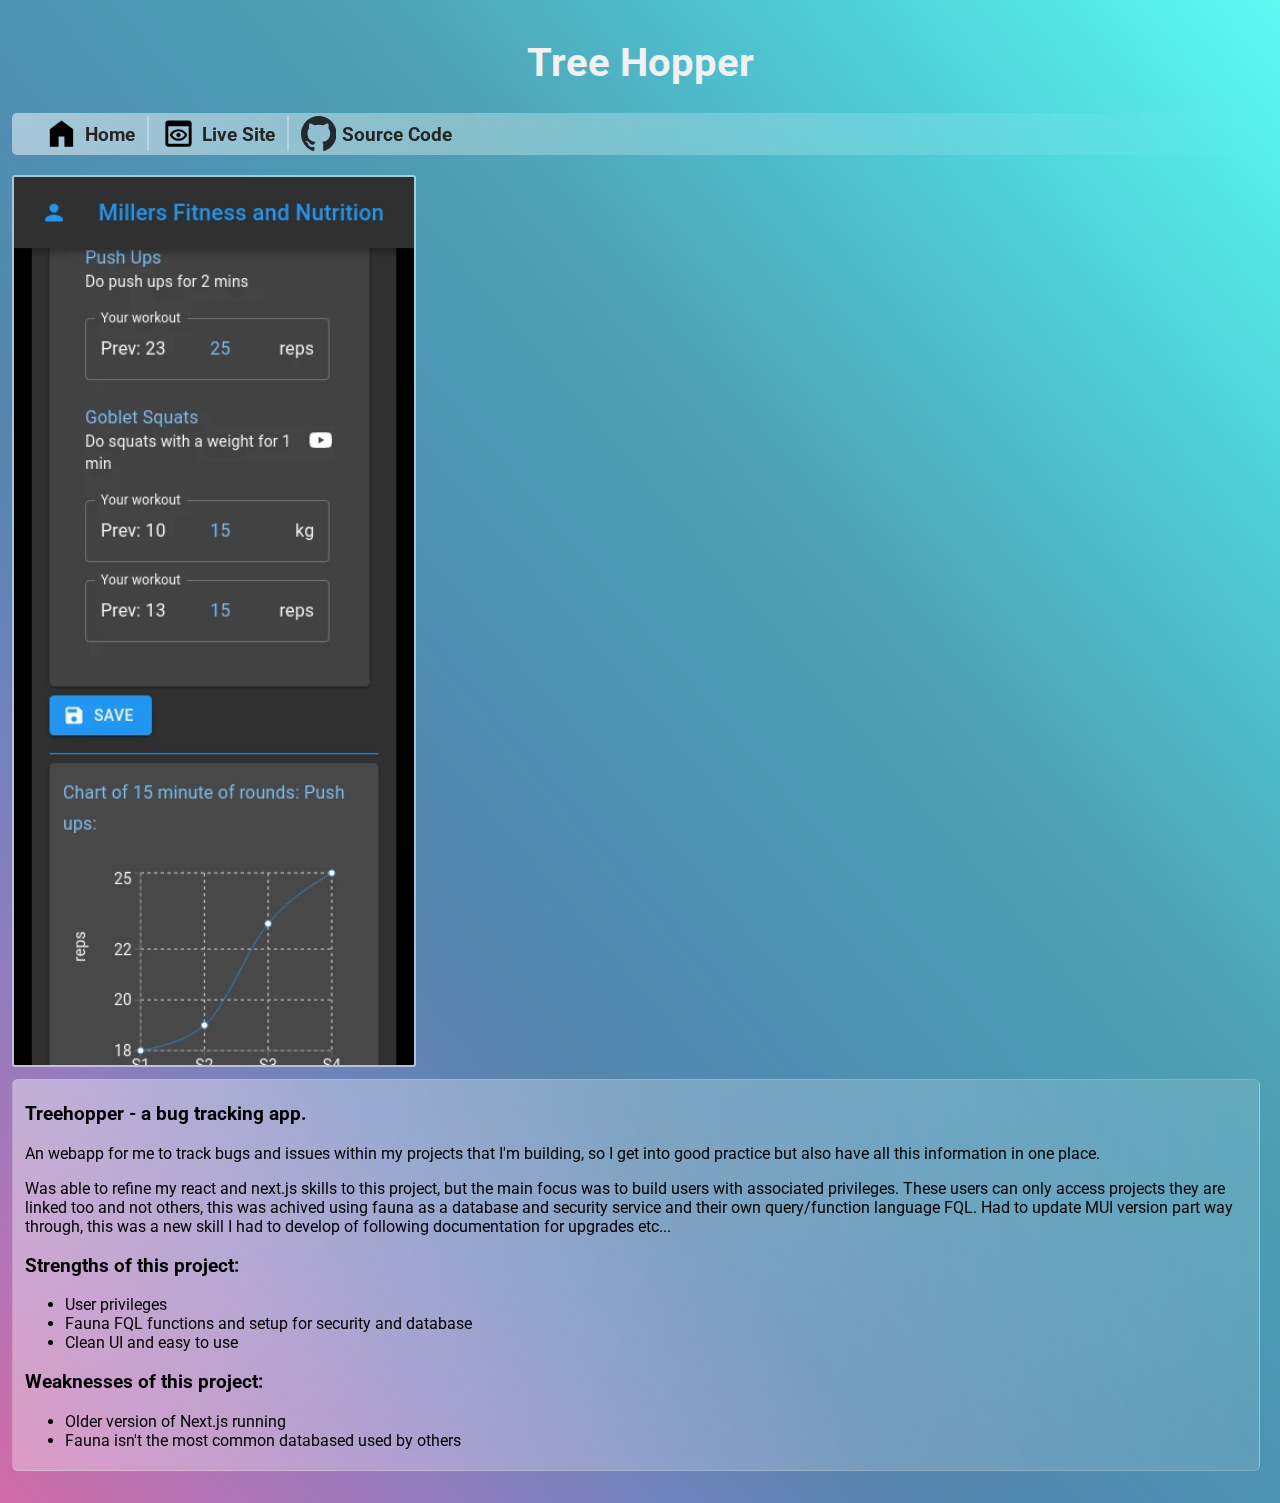
==== projects/bugs.html @ fd6fa9e1 "Added Bugs Project" ====
<!DOCTYPE html>
<html lang="en">
<head>
  <title>Projects - Bug Tracker</title>
  <meta charset="utf-8">
  <meta name="viewport" content="width=device-width, initial-scale=1">
  <meta name="description" 
    content="Details about a fitness program tracker and how it was created"
  >
  <link rel="stylesheet" href="../global.css">
  <link rel="stylesheet" href="projects.css">
  <link rel="preconnect" href="https://fonts.gstatic.com">
  <link href="https://fonts.googleapis.com/css2?family=Roboto:wght@300&display=swap" rel="stylesheet"> 
  
  <link rel="icon" type="image/png" href="../favicon.ico" sizes="16x16">
  <link rel="icon" type="image/png" href="../favicon-32.ico" sizes="32x32">
</head>
<body>
  <header>
    <h1>Tree Hopper</h1>
  </header>
  <nav class='card-nav'>
    <span class='nav-span'>
      <a href='/' class='nav-link'>
        <img src="../images/nav/home.svg" alt='Home' class="nav-icon"/>
        <p class="nav-text"><b>Home</b></p>
      </a>
      <a href='https://treehopper.vercel.app/' class='nav-link'>
        <img src="../images/nav/website.svg" alt='Live Site' class="nav-icon"/>
        <p class="nav-text"><b>Live Site</b></p>
      </a>
      <a href='https://github.com/allredmatt/TreeHopper' target="_blank" rel="noreferrer" class='nav-link'>
        <img src="../images/nav/github.svg" alt='Source Code' class="nav-icon"/>
        <p class="nav-text"><b>Source Code</b></p>
      </a>
    </span>
  </nav>
  <div class='flex-container'>
    <img class='screenshot-image' src='../images/fitnessSiteScreenshot.webp' alt='Screenshot of my profile site'/>
    <span class='card'>
      <h3>
          Treehopper - a bug tracking app.
      </h3>
      <p>
        An webapp for me to track bugs and issues within my projects that I'm building, so I get into good practice but also have all this information in one place.
      </p>
      <p>
        Was able to refine my react and next.js skills to this project, but the main focus was to build users with associated privileges. These users can only access projects they are linked too and not others, this was achived using fauna as a database and security service and their own query/function language FQL. Had to update MUI version part way through, this was a new skill I had to develop of following documentation for upgrades etc...
      </p>
      <h3>
        Strengths of this project:
      </h3>
      <ul>
        <li>User privileges</li>
        <li>Fauna FQL functions and setup for security and database</li>
        <li>Clean UI and easy to use</li>
      </ul>
      <h3>
        Weaknesses of this project:
      </h3>
      <ul>
        <li>Older version of Next.js running</li>
        <li>Fauna isn't the most common databased used by others</li>
      </ul>
    </span>
  </div>
</body>
</html>
---- global.css ----
:root {
    --padding-unit: 4px;
    --off-white: #f1f1f1;
    --theme-left-corner: #d16ba5;
    --theme-left-middle: #8e7dbf;
    --theme-center: #4c97b3;
    --theme-right-middle: #4fcdd7;
    --theme-right-corner: #5ffbf1;
    --light-black: #252525;
}

body {
    background-image: linear-gradient(to right top, #d16ba5, #b175b7, #8e7dbf, #6c83bb, #5585ae, #4f8eb2, #4c97b3, #4ea0b3, #4eb6c6, #4fcdd7, #54e4e5, #5ffbf1);
    background-repeat: no-repeat;

    /*background-image: url(images/star-scatter.svg);*/

    font-family: 'Roboto', sans-serif;
    padding: var(--padding-unit);
    min-height: 100Vh;
}

h1 {
    text-align: center;
    font-size: 2.5rem;
    color: var(--off-white);
}

.larger-font {
    font-size: 1.2rem;
    color: var(--off-white);
}

.card {
    background: radial-gradient(circle at left top, rgba(255, 255, 255, 0.6), rgba(255, 255, 255, 0.3));

    border: 1px solid rgba( 255, 255, 255, 0.18 );
    border-radius: 6px;

    padding: calc(var(--padding-unit)*1) calc(var(--padding-unit)*3) calc(var(--padding-unit)*1) calc(var(--padding-unit)*3);
    margin-bottom: calc(var(--padding-unit)*2);
    margin-right: calc(var(--padding-unit)*2);
    width: calc(50% - 34px);
}

@supports ((-webkit-backdrop-filter: blur(1px)) or (backdrop-filter: blur(1px))) {
    /*Intend to add a better background to allow blur*/
    .card {
        background: radial-gradient(circle at left top, rgba(255, 255, 255, 0.4), rgba(255, 255, 255, 0.1));
        backdrop-filter: blur(7px);
        -webkit-backdrop-filter: blur(7px);
    }
}

@media only screen and (max-width: 1350px) {
    .card {
        width: 100%;
    }
}
---- projects/projects.css ----
.card-nav {
    position: -webkit-sticky;
    position: sticky;
    top: 8px;
    color: var(--light-black);
    border-radius: 5px;
    background: radial-gradient(circle at left top, rgba(255, 255, 255, 0.8), rgba(255, 255, 255, 0.5));


    padding: 3px calc(var(--padding-unit)*1) 0px calc(var(--padding-unit)*5);
    margin-right: calc(var(--padding-unit)*2);
}

@supports ((-webkit-backdrop-filter: blur(1px)) or (backdrop-filter: blur(1px))) {
    /*Intend to add a better background to allow blur*/
    .card-nav {
        background: radial-gradient(circle at left top, rgba(255, 255, 255, 0.5), rgba(255, 255, 255, 0));
        backdrop-filter: blur(7px);
        -webkit-backdrop-filter: blur(7px);
    }
}

.nav-span {
    color: var(--light-black);
}

.nav-link {
    display: inline-flex;
    padding-left: calc(var(--padding-unit)*2);
    padding-right: calc(var(--padding-unit)*3);
    font-size: 1.2rem;
    height: 35px;
    border-right: 2px solid rgba( 255, 255, 255, 0.3 );
}

.nav-link:first-child {
    padding-left: calc(var(--padding-unit)*3);
}

.nav-link:last-child {
    border-right: 0
}

.nav-text {
    margin: 7px 0px 1px 6px;
}

.nav-icon {
    height: 35px;
}

a:link {
    text-decoration: none;
    color: inherit;
}

a:visited {
    text-decoration: none;
    color: inherit;
}

.screenshot-image {
    width: min(calc(100% - 3px), 400px);
    height: auto;
    border: 2px solid rgba( 255, 255, 255, 0.5 );
    border-radius: 3px;
}

.flex-container {
    display: flex;
    flex-wrap: wrap;
    justify-content: flex-start;
    align-items: stretch;
    margin-top: 20px;
    margin-bottom: 20px;
    gap: 12px;
}

.max-width {
    margin-left: calc(var(--padding-unit)*4);
    max-width: 600px;
}

h3 {
    color: var(--text-colour);
}

.card {
    margin-bottom: 0;
}
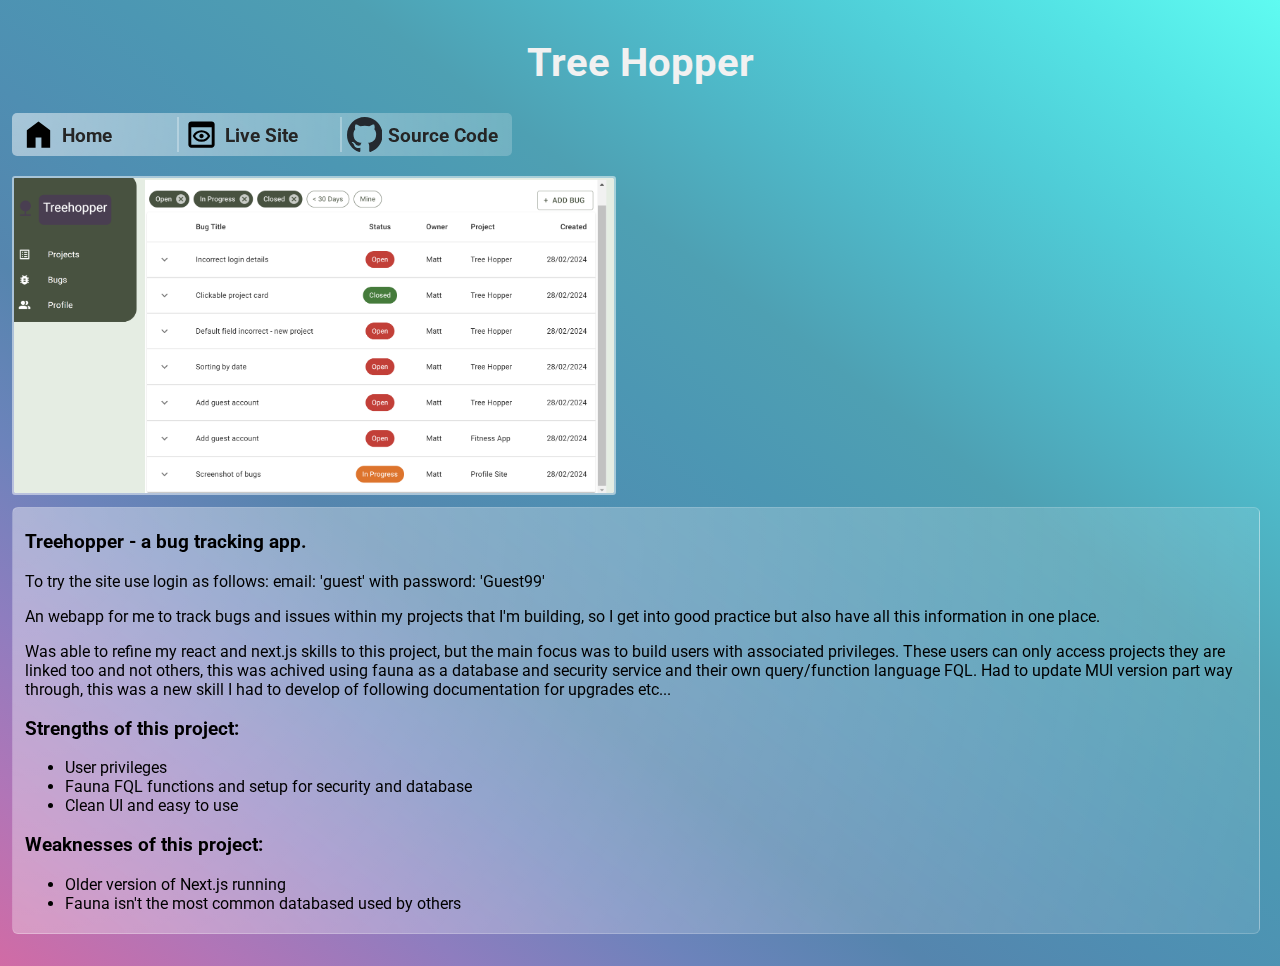
==== commit 19d74a6d: "Minor asthetic changes" ====
--- a/projects/bugs.html
+++ b/projects/bugs.html
@@ -36,11 +36,14 @@
     </span>
   </nav>
   <div class='flex-container'>
-    <img class='screenshot-image' src='../images/fitnessSiteScreenshot.webp' alt='Screenshot of my profile site'/>
+    <img class='screenshot-image' src='../images/screenshots/treehopper.png' alt='Screenshot of my bug tracking site'/>
     <span class='card'>
       <h3>
           Treehopper - a bug tracking app.
       </h3>
+      <p>
+        To try the site use login as follows: email: 'guest' with password: 'Guest99'
+      </p>
       <p>
         An webapp for me to track bugs and issues within my projects that I'm building, so I get into good practice but also have all this information in one place.
       </p>
--- a/global.css
+++ b/global.css
@@ -12,9 +12,6 @@
 body {
     background-image: linear-gradient(to right top, #d16ba5, #b175b7, #8e7dbf, #6c83bb, #5585ae, #4f8eb2, #4c97b3, #4ea0b3, #4eb6c6, #4fcdd7, #54e4e5, #5ffbf1);
     background-repeat: no-repeat;
-
-    /*background-image: url(images/star-scatter.svg);*/
-
     font-family: 'Roboto', sans-serif;
     padding: var(--padding-unit);
     min-height: 100Vh;
--- a/projects/projects.css
+++ b/projects/projects.css
@@ -4,17 +4,16 @@
     top: 8px;
     color: var(--light-black);
     border-radius: 5px;
-    background: radial-gradient(circle at left top, rgba(255, 255, 255, 0.8), rgba(255, 255, 255, 0.5));
+    background: radial-gradient(circle at left top, rgba(255, 255, 255, 0.5), rgba(255, 255, 255, 0.2));
+    width: 500px;
 
-
-    padding: 3px calc(var(--padding-unit)*1) 0px calc(var(--padding-unit)*5);
-    margin-right: calc(var(--padding-unit)*2);
+    /*padding: 3px calc(var(--padding-unit)*1) 0px calc(var(--padding-unit)*5);
+    margin-right: calc(var(--padding-unit)*2);*/
 }
 
 @supports ((-webkit-backdrop-filter: blur(1px)) or (backdrop-filter: blur(1px))) {
     /*Intend to add a better background to allow blur*/
     .card-nav {
-        background: radial-gradient(circle at left top, rgba(255, 255, 255, 0.5), rgba(255, 255, 255, 0));
         backdrop-filter: blur(7px);
         -webkit-backdrop-filter: blur(7px);
     }
@@ -22,27 +21,42 @@
 
 .nav-span {
     color: var(--light-black);
+    padding: calc(var(--padding-unit)*1);
+    display: flex;
+    justify-content: space-evenly;
 }
 
 .nav-link {
     display: inline-flex;
-    padding-left: calc(var(--padding-unit)*2);
-    padding-right: calc(var(--padding-unit)*3);
+    /*padding-left: calc(var(--padding-unit)*2);
+    padding-right: calc(var(--padding-unit)*3);*/
     font-size: 1.2rem;
     height: 35px;
     border-right: 2px solid rgba( 255, 255, 255, 0.3 );
 }
 
-.nav-link:first-child {
+/*.nav-link:first-child {
     padding-left: calc(var(--padding-unit)*3);
 }
-
+*/
 .nav-link:last-child {
     border-right: 0
 }
 
 .nav-text {
     margin: 7px 0px 1px 6px;
+    width: 115px;
+}
+
+@media only screen and (max-width: 550px) {
+    .nav-text {
+        visibility: hidden;
+        width: 5px;
+    }
+
+    .card-nav {
+        width: 200px;
+    }
 }
 
 .nav-icon {
@@ -60,7 +74,7 @@
 }
 
 .screenshot-image {
-    width: min(calc(100% - 3px), 400px);
+    max-width: 600px;
     height: auto;
     border: 2px solid rgba( 255, 255, 255, 0.5 );
     border-radius: 3px;
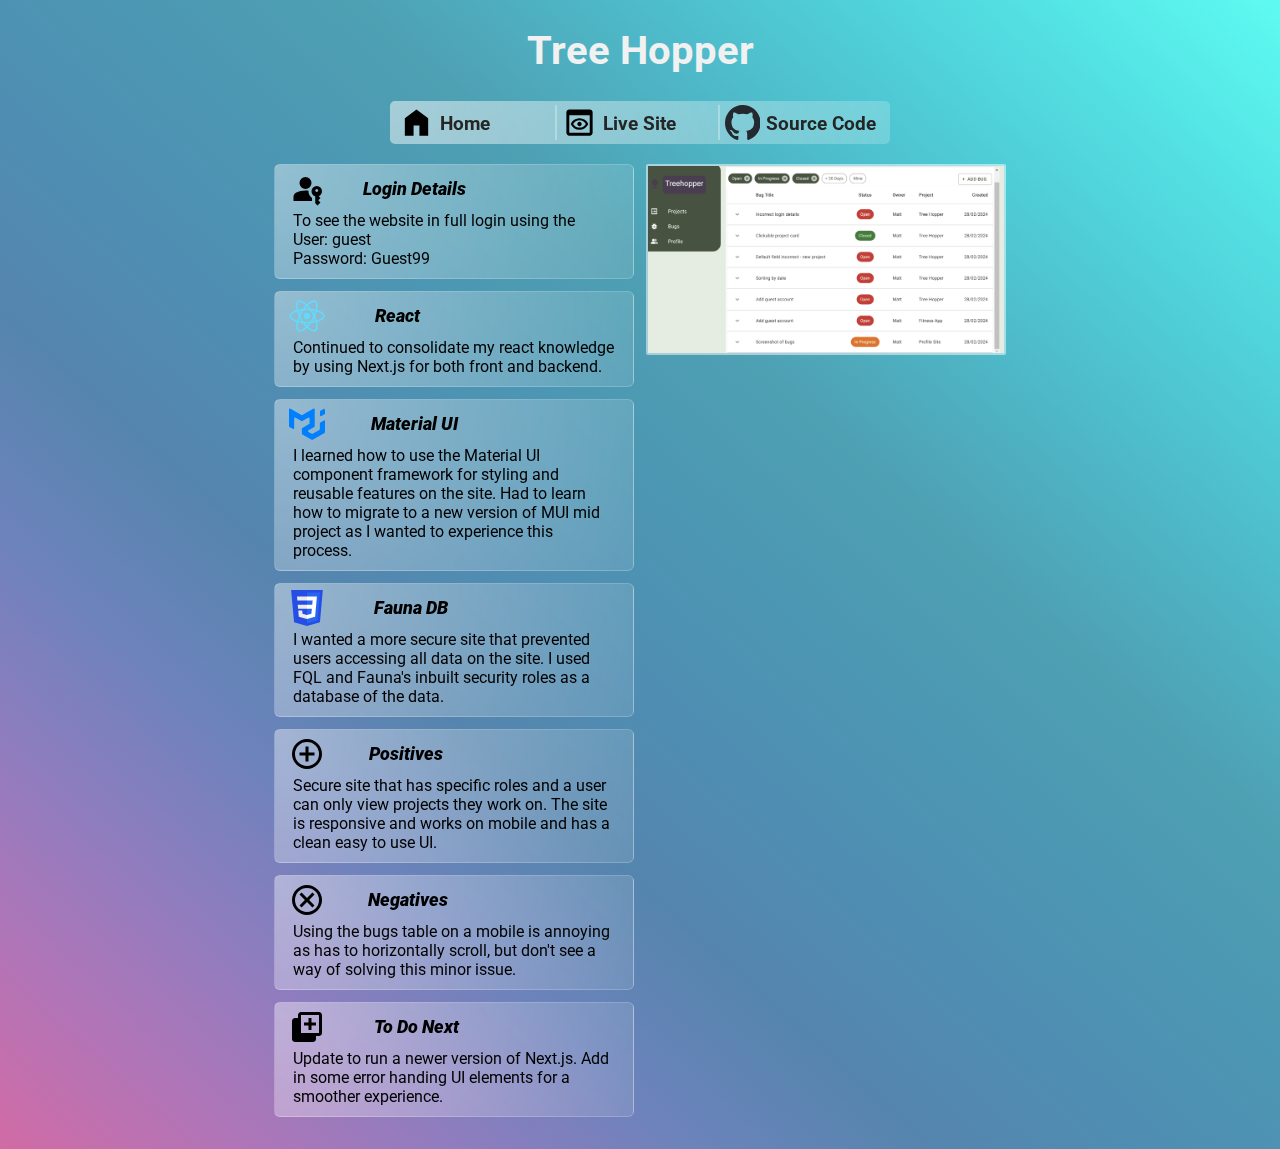
==== commit fdb5dd3c: "Layout changes to projects" ====
--- a/projects/bugs.html
+++ b/projects/bugs.html
@@ -1,43 +1,186 @@
 <!DOCTYPE html>
 <html lang="en">
-<head>
-  <title>Projects - Bug Tracker</title>
-  <meta charset="utf-8">
-  <meta name="viewport" content="width=device-width, initial-scale=1">
-  <meta name="description" 
-    content="Details about a fitness program tracker and how it was created"
-  >
-  <link rel="stylesheet" href="../global.css">
-  <link rel="stylesheet" href="projects.css">
-  <link rel="preconnect" href="https://fonts.gstatic.com">
-  <link href="https://fonts.googleapis.com/css2?family=Roboto:wght@300&display=swap" rel="stylesheet"> 
-  
-  <link rel="icon" type="image/png" href="../favicon.ico" sizes="16x16">
-  <link rel="icon" type="image/png" href="../favicon-32.ico" sizes="32x32">
-</head>
-<body>
-  <header>
-    <h1>Tree Hopper</h1>
-  </header>
-  <nav class='card-nav'>
-    <span class='nav-span'>
-      <a href='/' class='nav-link'>
-        <img src="../images/nav/home.svg" alt='Home' class="nav-icon"/>
-        <p class="nav-text"><b>Home</b></p>
-      </a>
-      <a href='https://treehopper.vercel.app/' class='nav-link'>
-        <img src="../images/nav/website.svg" alt='Live Site' class="nav-icon"/>
-        <p class="nav-text"><b>Live Site</b></p>
-      </a>
-      <a href='https://github.com/allredmatt/TreeHopper' target="_blank" rel="noreferrer" class='nav-link'>
-        <img src="../images/nav/github.svg" alt='Source Code' class="nav-icon"/>
-        <p class="nav-text"><b>Source Code</b></p>
-      </a>
-    </span>
-  </nav>
-  <div class='flex-container'>
-    <img class='screenshot-image' src='../images/screenshots/treehopper.png' alt='Screenshot of my bug tracking site'/>
-    <span class='card'>
+  <head>
+    <title>Projects - Bug Tracker</title>
+    <meta charset="utf-8" />
+    <meta name="viewport" content="width=device-width, initial-scale=1" />
+    <meta
+      name="description"
+      content="Details about a fitness program tracker and how it was created"
+    />
+    <link rel="stylesheet" href="../global.css" />
+    <link rel="stylesheet" href="projects.css" />
+    <link rel="preconnect" href="https://fonts.gstatic.com" />
+    <link
+      href="https://fonts.googleapis.com/css2?family=Roboto:wght@300&display=swap"
+      rel="stylesheet"
+    />
+
+    <link rel="icon" type="image/png" href="../favicon.ico" sizes="16x16" />
+    <link rel="icon" type="image/png" href="../favicon-32.ico" sizes="32x32" />
+  </head>
+  <body>
+    <header>
+      <h1>Tree Hopper</h1>
+    </header>
+    <div class="sticky-menu">
+      <nav class="card-nav">
+        <span class="nav-span">
+          <a href="/" class="nav-link">
+            <img src="../images/nav/home.svg" alt="Home" class="nav-icon" />
+            <p class="nav-text"><b>Home</b></p>
+          </a>
+          <a href="https://treehopper.vercel.app/" class="nav-link">
+            <img
+              src="../images/nav/website.svg"
+              alt="Live Site"
+              class="nav-icon"
+            />
+            <p class="nav-text"><b>Live Site</b></p>
+          </a>
+          <a
+            href="https://github.com/allredmatt/TreeHopper"
+            target="_blank"
+            rel="noreferrer"
+            class="nav-link"
+          >
+            <img
+              src="../images/nav/github.svg"
+              alt="Source Code"
+              class="nav-icon"
+            />
+            <p class="nav-text"><b>Source Code</b></p>
+          </a>
+        </span>
+      </nav>
+    </div>
+    <div class="flex-container">
+      <div class="card-no-background">
+        
+        <div class="card text">
+          <div class="grid-container">
+            <img
+              src="../images/passkey.svg"
+              alt="Login Logo"
+              class="thumbnail item1"
+            />
+            <h4 class="item2">
+              <em><b>Login Details</b></em>
+            </h4>
+            <p class="item3">
+              To see the website in full login using the <br />User: guest
+              <br />Password: Guest99
+            </p>
+          </div>
+        </div>
+        <div class="card text">
+          <div class="grid-container">
+            <img
+              src="../images/react.svg"
+              alt="React Logo"
+              class="thumbnail item1"
+            />
+            <h4 class="item2">
+              <em><b>React</b></em>
+            </h4>
+            <p class="item3">
+              Continued to consolidate my react knowledge by using Next.js for
+              both front and backend.
+            </p>
+          </div>
+        </div>
+
+        <div class="card text">
+          <div class="grid-container">
+            <img
+              src="../images/mui.svg"
+              alt="MUI Logo"
+              class="thumbnail item1"
+            />
+            <h4 class="item2">
+              <em><b>Material UI</b></em>
+            </h4>
+            <p class="item3">
+              I learned how to use the Material UI component framework for
+              styling and reusable features on the site. Had to learn how to
+              migrate to a new version of MUI mid project as I wanted to
+              experience this process.
+            </p>
+          </div>
+        </div>
+
+        <div class="card text">
+          <div class="grid-container">
+            <img
+              src="../images/css.svg"
+              alt="Fauna Logo"
+              class="thumbnail item1"
+            />
+            <h4 class="item2">
+              <em><b>Fauna DB</b></em>
+            </h4>
+            <p class="item3">
+              I wanted a more secure site that prevented users accessing all
+              data on the site. I used FQL and Fauna's inbuilt security roles as
+              a database of the data.
+            </p>
+          </div>
+        </div>
+
+        <div class="card text">
+          <div class="grid-container">
+            <img
+              src="../images/add_circle.svg"
+              alt="Positives Logo"
+              class="thumbnail item1"
+            />
+            <h4 class="item2">
+              <em><b>Positives</b></em>
+            </h4>
+            <p class="item3">
+              Secure site that has specific roles and a user can only view
+              projects they work on. The site is responsive and works on mobile
+              and has a clean easy to use UI.
+            </p>
+          </div>
+        </div>
+
+        <div class="card text">
+          <div class="grid-container">
+            <img
+              src="../images/remove-circle.svg"
+              alt="Negatives Logo"
+              class="thumbnail item1"
+            />
+            <h4 class="item2">
+              <em><b>Negatives</b></em>
+            </h4>
+            <p class="item3">
+              Using the bugs table on a mobile is annoying as has to
+              horizontally scroll, but don't see a way of solving this minor
+              issue.
+            </p>
+          </div>
+        </div>
+
+        <div class="card text">
+          <div class="grid-container">
+            <img
+              src="../images/shadow_add.svg"
+              alt="Add Logo"
+              class="thumbnail item1"
+            />
+            <h4 class="item2">
+              <em><b>To Do Next</b></em>
+            </h4>
+            <p class="item3">
+              Update to run a newer version of Next.js. Add in some error
+              handing UI elements for a smoother experience.
+            </p>
+          </div>
+        </div>
+      </div>
+      <!--<span class='card'>
       <h3>
           Treehopper - a bug tracking app.
       </h3>
@@ -63,9 +206,14 @@
       </h3>
       <ul>
         <li>Older version of Next.js running</li>
-        <li>Fauna isn't the most common databased used by others</li>
+        <li>Fauna isn't the most common database used by others</li>
       </ul>
-    </span>
-  </div>
-</body>
-</html>+    </span>-->
+      <img
+        class="screenshot-image"
+        src="../images/screenshots/treehopper.png"
+        alt="Screenshot of my bug tracking site"
+      />
+    </div>
+  </body>
+</html>
--- a/global.css
+++ b/global.css
@@ -7,13 +7,15 @@
     --theme-right-middle: #4fcdd7;
     --theme-right-corner: #5ffbf1;
     --light-black: #252525;
+    --mobile-width: 360px;
 }
 
 body {
     background-image: linear-gradient(to right top, #d16ba5, #b175b7, #8e7dbf, #6c83bb, #5585ae, #4f8eb2, #4c97b3, #4ea0b3, #4eb6c6, #4fcdd7, #54e4e5, #5ffbf1);
     background-repeat: no-repeat;
     font-family: 'Roboto', sans-serif;
-    padding: var(--padding-unit);
+    padding-left: var(--padding-unit);
+    padding-right: var(--padding-unit);
     min-height: 100Vh;
 }
 
@@ -48,9 +50,3 @@
         -webkit-backdrop-filter: blur(7px);
     }
 }
-
-@media only screen and (max-width: 1350px) {
-    .card {
-        width: 100%;
-    }
-}--- a/projects/projects.css
+++ b/projects/projects.css
@@ -1,105 +1,163 @@
 .card-nav {
-    position: -webkit-sticky;
-    position: sticky;
-    top: 8px;
-    color: var(--light-black);
-    border-radius: 5px;
-    background: radial-gradient(circle at left top, rgba(255, 255, 255, 0.5), rgba(255, 255, 255, 0.2));
-    width: 500px;
+  color: var(--light-black);
+  border-radius: 5px;
+  background: radial-gradient(
+    circle at left top,
+    rgba(255, 255, 255, 0.5),
+    rgba(255, 255, 255, 0.2)
+  );
+  width: 500px;
 
-    /*padding: 3px calc(var(--padding-unit)*1) 0px calc(var(--padding-unit)*5);
+
+  /*padding: 3px calc(var(--padding-unit)*1) 0px calc(var(--padding-unit)*5);
     margin-right: calc(var(--padding-unit)*2);*/
 }
 
-@supports ((-webkit-backdrop-filter: blur(1px)) or (backdrop-filter: blur(1px))) {
-    /*Intend to add a better background to allow blur*/
-    .card-nav {
-        backdrop-filter: blur(7px);
-        -webkit-backdrop-filter: blur(7px);
-    }
+.sticky-menu {
+  position: -webkit-sticky;
+  position: sticky;
+  top: 8px;
+  z-index: 3000;
+}
+
+@supports (
+  (-webkit-backdrop-filter: blur(1px)) or (backdrop-filter: blur(1px))
+) {
+  /*Intend to add a better background to allow blur*/
+  .card-nav {
+    backdrop-filter: blur(7px);
+    -webkit-backdrop-filter: blur(7px);
+  }
 }
 
 .nav-span {
-    color: var(--light-black);
-    padding: calc(var(--padding-unit)*1);
-    display: flex;
-    justify-content: space-evenly;
+  color: var(--light-black);
+  padding: calc(var(--padding-unit) * 1);
+  display: flex;
+  justify-content: space-evenly;
 }
 
 .nav-link {
-    display: inline-flex;
-    /*padding-left: calc(var(--padding-unit)*2);
+  display: inline-flex;
+  /*padding-left: calc(var(--padding-unit)*2);
     padding-right: calc(var(--padding-unit)*3);*/
-    font-size: 1.2rem;
-    height: 35px;
-    border-right: 2px solid rgba( 255, 255, 255, 0.3 );
+  font-size: 1.2rem;
+  height: 35px;
+  border-right: 2px solid rgba(255, 255, 255, 0.3);
 }
 
-/*.nav-link:first-child {
-    padding-left: calc(var(--padding-unit)*3);
-}
-*/
 .nav-link:last-child {
-    border-right: 0
+  border-right: 0;
 }
 
 .nav-text {
-    margin: 7px 0px 1px 6px;
-    width: 115px;
+  margin: 7px 0px 1px 6px;
+  width: 115px;
 }
 
 @media only screen and (max-width: 550px) {
-    .nav-text {
-        visibility: hidden;
-        width: 5px;
-    }
+  .nav-text {
+    visibility: hidden;
+    width: 5px;
+  }
 
-    .card-nav {
-        width: 200px;
-    }
+  .card-nav {
+    width: 200px;
+  }
 }
 
 .nav-icon {
-    height: 35px;
+  height: 35px;
 }
 
 a:link {
-    text-decoration: none;
-    color: inherit;
+  text-decoration: none;
+  color: inherit;
 }
 
 a:visited {
-    text-decoration: none;
-    color: inherit;
+  text-decoration: none;
+  color: inherit;
 }
 
 .screenshot-image {
-    max-width: 600px;
-    height: auto;
-    border: 2px solid rgba( 255, 255, 255, 0.5 );
-    border-radius: 3px;
+  max-width: calc(var(--mobile-width) - 4px);
+  height: auto;
+  border: 2px solid rgba(255, 255, 255, 0.5);
+  border-radius: 2px;
 }
 
 .flex-container {
-    display: flex;
-    flex-wrap: wrap;
-    justify-content: flex-start;
-    align-items: stretch;
-    margin-top: 20px;
-    margin-bottom: 20px;
-    gap: 12px;
+  display: flex;
+  flex-wrap: wrap;
+  justify-content: flex-start;
+  align-items: flex-start;
+  margin-top: 20px;
+  margin-bottom: 20px;
+  gap: 12px;
 }
 
 .max-width {
-    margin-left: calc(var(--padding-unit)*4);
-    max-width: 600px;
+  margin-left: calc(var(--padding-unit) * 4);
+  max-width: 600px;
 }
 
 h3 {
-    color: var(--text-colour);
+  color: var(--light-black);
 }
 
-.card {
-    margin-bottom: 0;
+.thumbnail {
+  height: 36px;
+  width: 36px;
 }
 
+.item1 {
+  grid-area: logo;
+}
+.item2 {
+  grid-area: header;
+  margin: 0px;
+  margin-top: 7px;
+}
+.item3 {
+  grid-area: main;
+  margin: var(--padding-unit);
+}
+
+.grid-container {
+  display: grid;
+  grid-template-areas:
+    "logo header header header header"
+    "main main main main main"
+    "main main main main main";
+  padding: 2px;
+}
+
+.card-no-background {
+  margin-bottom: 0;
+
+}
+
+.card-no-background > .card.text {
+  margin-bottom: calc(var(--padding-unit)*3);
+  margin-right: 0px;
+}
+
+.card.text {
+  width: calc(var(--mobile-width) - 26px);
+}
+
+h4 {
+  font-size: 1.15rem;
+}
+
+@media only screen and (min-width: 1200px) {
+  .flex-container {
+    justify-content: center;
+  }
+
+  .card-nav {
+    margin: 0 auto 0 auto;
+  }
+
+}
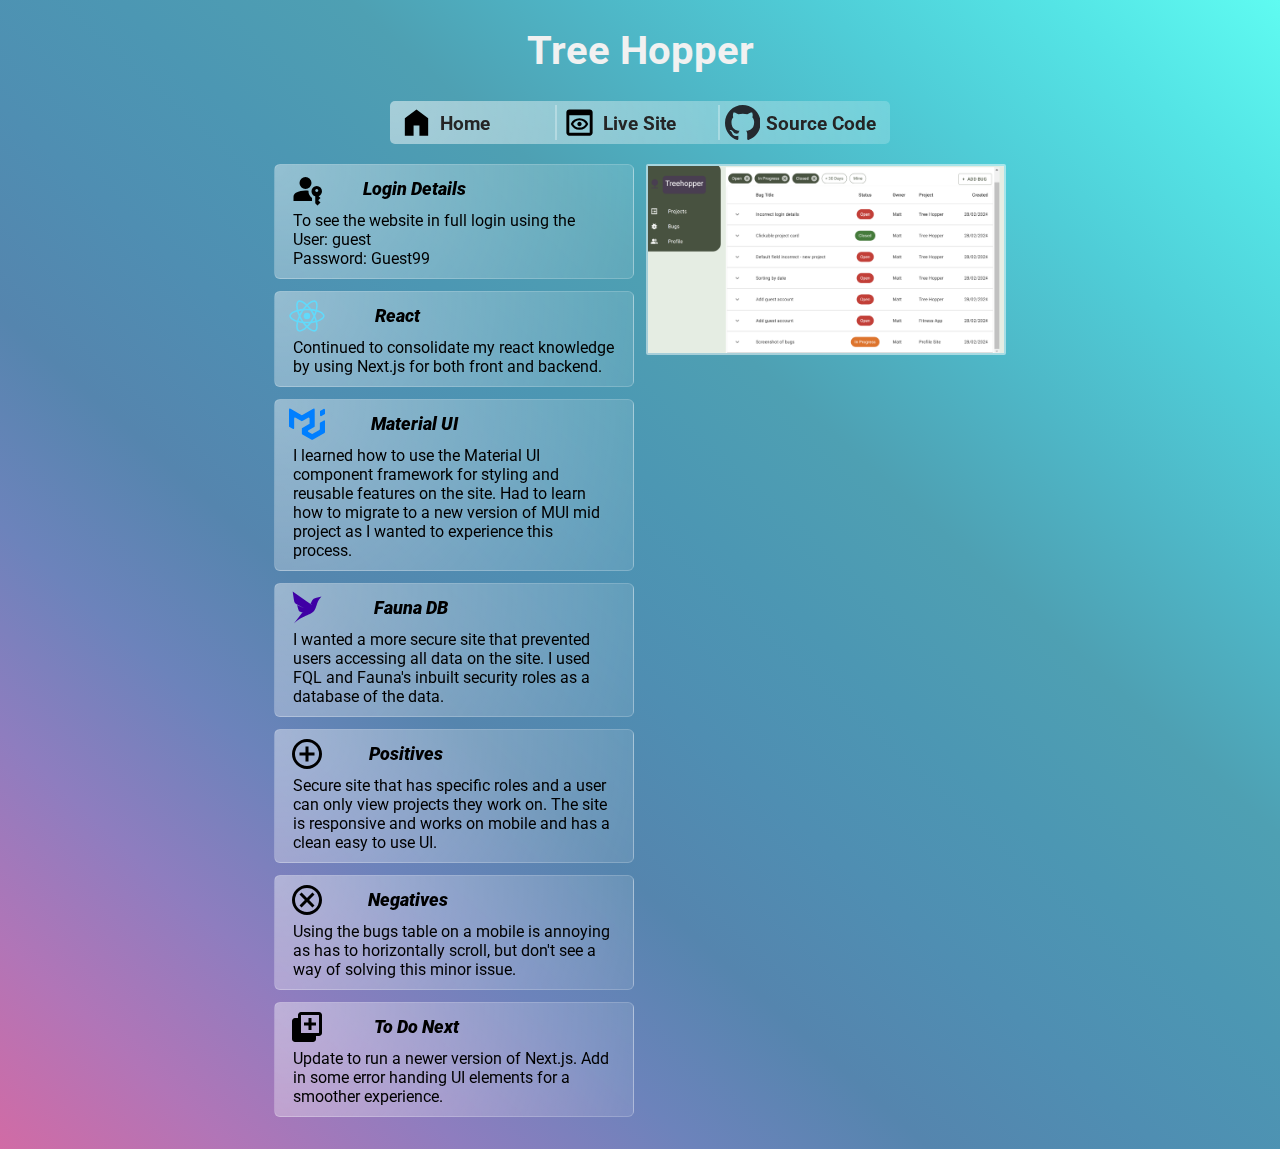
==== commit 90f83ea7: "Corrected fauna icon on treehopper page" ====
--- a/projects/bugs.html
+++ b/projects/bugs.html
@@ -1,219 +1,189 @@
-<!DOCTYPE html>
-<html lang="en">
-  <head>
-    <title>Projects - Bug Tracker</title>
-    <meta charset="utf-8" />
-    <meta name="viewport" content="width=device-width, initial-scale=1" />
-    <meta
-      name="description"
-      content="Details about a fitness program tracker and how it was created"
-    />
-    <link rel="stylesheet" href="../global.css" />
-    <link rel="stylesheet" href="projects.css" />
-    <link rel="preconnect" href="https://fonts.gstatic.com" />
-    <link
-      href="https://fonts.googleapis.com/css2?family=Roboto:wght@300&display=swap"
-      rel="stylesheet"
-    />
-
-    <link rel="icon" type="image/png" href="../favicon.ico" sizes="16x16" />
-    <link rel="icon" type="image/png" href="../favicon-32.ico" sizes="32x32" />
-  </head>
-  <body>
-    <header>
-      <h1>Tree Hopper</h1>
-    </header>
-    <div class="sticky-menu">
-      <nav class="card-nav">
-        <span class="nav-span">
-          <a href="/" class="nav-link">
-            <img src="../images/nav/home.svg" alt="Home" class="nav-icon" />
-            <p class="nav-text"><b>Home</b></p>
-          </a>
-          <a href="https://treehopper.vercel.app/" class="nav-link">
-            <img
-              src="../images/nav/website.svg"
-              alt="Live Site"
-              class="nav-icon"
-            />
-            <p class="nav-text"><b>Live Site</b></p>
-          </a>
-          <a
-            href="https://github.com/allredmatt/TreeHopper"
-            target="_blank"
-            rel="noreferrer"
-            class="nav-link"
-          >
-            <img
-              src="../images/nav/github.svg"
-              alt="Source Code"
-              class="nav-icon"
-            />
-            <p class="nav-text"><b>Source Code</b></p>
-          </a>
-        </span>
-      </nav>
-    </div>
-    <div class="flex-container">
-      <div class="card-no-background">
-        
-        <div class="card text">
-          <div class="grid-container">
-            <img
-              src="../images/passkey.svg"
-              alt="Login Logo"
-              class="thumbnail item1"
-            />
-            <h4 class="item2">
-              <em><b>Login Details</b></em>
-            </h4>
-            <p class="item3">
-              To see the website in full login using the <br />User: guest
-              <br />Password: Guest99
-            </p>
-          </div>
-        </div>
-        <div class="card text">
-          <div class="grid-container">
-            <img
-              src="../images/react.svg"
-              alt="React Logo"
-              class="thumbnail item1"
-            />
-            <h4 class="item2">
-              <em><b>React</b></em>
-            </h4>
-            <p class="item3">
-              Continued to consolidate my react knowledge by using Next.js for
-              both front and backend.
-            </p>
-          </div>
-        </div>
-
-        <div class="card text">
-          <div class="grid-container">
-            <img
-              src="../images/mui.svg"
-              alt="MUI Logo"
-              class="thumbnail item1"
-            />
-            <h4 class="item2">
-              <em><b>Material UI</b></em>
-            </h4>
-            <p class="item3">
-              I learned how to use the Material UI component framework for
-              styling and reusable features on the site. Had to learn how to
-              migrate to a new version of MUI mid project as I wanted to
-              experience this process.
-            </p>
-          </div>
-        </div>
-
-        <div class="card text">
-          <div class="grid-container">
-            <img
-              src="../images/css.svg"
-              alt="Fauna Logo"
-              class="thumbnail item1"
-            />
-            <h4 class="item2">
-              <em><b>Fauna DB</b></em>
-            </h4>
-            <p class="item3">
-              I wanted a more secure site that prevented users accessing all
-              data on the site. I used FQL and Fauna's inbuilt security roles as
-              a database of the data.
-            </p>
-          </div>
-        </div>
-
-        <div class="card text">
-          <div class="grid-container">
-            <img
-              src="../images/add_circle.svg"
-              alt="Positives Logo"
-              class="thumbnail item1"
-            />
-            <h4 class="item2">
-              <em><b>Positives</b></em>
-            </h4>
-            <p class="item3">
-              Secure site that has specific roles and a user can only view
-              projects they work on. The site is responsive and works on mobile
-              and has a clean easy to use UI.
-            </p>
-          </div>
-        </div>
-
-        <div class="card text">
-          <div class="grid-container">
-            <img
-              src="../images/remove-circle.svg"
-              alt="Negatives Logo"
-              class="thumbnail item1"
-            />
-            <h4 class="item2">
-              <em><b>Negatives</b></em>
-            </h4>
-            <p class="item3">
-              Using the bugs table on a mobile is annoying as has to
-              horizontally scroll, but don't see a way of solving this minor
-              issue.
-            </p>
-          </div>
-        </div>
-
-        <div class="card text">
-          <div class="grid-container">
-            <img
-              src="../images/shadow_add.svg"
-              alt="Add Logo"
-              class="thumbnail item1"
-            />
-            <h4 class="item2">
-              <em><b>To Do Next</b></em>
-            </h4>
-            <p class="item3">
-              Update to run a newer version of Next.js. Add in some error
-              handing UI elements for a smoother experience.
-            </p>
-          </div>
-        </div>
-      </div>
-      <!--<span class='card'>
-      <h3>
-          Treehopper - a bug tracking app.
-      </h3>
-      <p>
-        To try the site use login as follows: email: 'guest' with password: 'Guest99'
-      </p>
-      <p>
-        An webapp for me to track bugs and issues within my projects that I'm building, so I get into good practice but also have all this information in one place.
-      </p>
-      <p>
-        Was able to refine my react and next.js skills to this project, but the main focus was to build users with associated privileges. These users can only access projects they are linked too and not others, this was achived using fauna as a database and security service and their own query/function language FQL. Had to update MUI version part way through, this was a new skill I had to develop of following documentation for upgrades etc...
-      </p>
-      <h3>
-        Strengths of this project:
-      </h3>
-      <ul>
-        <li>User privileges</li>
-        <li>Fauna FQL functions and setup for security and database</li>
-        <li>Clean UI and easy to use</li>
-      </ul>
-      <h3>
-        Weaknesses of this project:
-      </h3>
-      <ul>
-        <li>Older version of Next.js running</li>
-        <li>Fauna isn't the most common database used by others</li>
-      </ul>
-    </span>-->
-      <img
-        class="screenshot-image"
-        src="../images/screenshots/treehopper.png"
-        alt="Screenshot of my bug tracking site"
-      />
-    </div>
-  </body>
-</html>
+<!DOCTYPE html>
+<html lang="en">
+  <head>
+    <title>Projects - Bug Tracker</title>
+    <meta charset="utf-8" />
+    <meta name="viewport" content="width=device-width, initial-scale=1" />
+    <meta
+      name="description"
+      content="Details about a fitness program tracker and how it was created"
+    />
+    <link rel="stylesheet" href="../global.css" />
+    <link rel="stylesheet" href="projects.css" />
+    <link rel="preconnect" href="https://fonts.gstatic.com" />
+    <link
+      href="https://fonts.googleapis.com/css2?family=Roboto:wght@300&display=swap"
+      rel="stylesheet"
+    />
+
+    <link rel="icon" type="image/png" href="../favicon.ico" sizes="16x16" />
+    <link rel="icon" type="image/png" href="../favicon-32.ico" sizes="32x32" />
+  </head>
+  <body>
+    <header>
+      <h1>Tree Hopper</h1>
+    </header>
+    <div class="sticky-menu">
+      <nav class="card-nav">
+        <span class="nav-span">
+          <a href="/" class="nav-link">
+            <img src="../images/nav/home.svg" alt="Home" class="nav-icon" />
+            <p class="nav-text"><b>Home</b></p>
+          </a>
+          <a href="https://treehopper.vercel.app/" class="nav-link">
+            <img
+              src="../images/nav/website.svg"
+              alt="Live Site"
+              class="nav-icon"
+            />
+            <p class="nav-text"><b>Live Site</b></p>
+          </a>
+          <a
+            href="https://github.com/allredmatt/TreeHopper"
+            target="_blank"
+            rel="noreferrer"
+            class="nav-link"
+          >
+            <img
+              src="../images/nav/github.svg"
+              alt="Source Code"
+              class="nav-icon"
+            />
+            <p class="nav-text"><b>Source Code</b></p>
+          </a>
+        </span>
+      </nav>
+    </div>
+    <div class="flex-container">
+      <div class="card-no-background">
+        <div class="card text">
+          <div class="grid-container">
+            <img
+              src="../images/passkey.svg"
+              alt="Login Logo"
+              class="thumbnail item1"
+            />
+            <h4 class="item2">
+              <em><b>Login Details</b></em>
+            </h4>
+            <p class="item3">
+              To see the website in full login using the <br />User: guest
+              <br />Password: Guest99
+            </p>
+          </div>
+        </div>
+        <div class="card text">
+          <div class="grid-container">
+            <img
+              src="../images/react.svg"
+              alt="React Logo"
+              class="thumbnail item1"
+            />
+            <h4 class="item2">
+              <em><b>React</b></em>
+            </h4>
+            <p class="item3">
+              Continued to consolidate my react knowledge by using Next.js for
+              both front and backend.
+            </p>
+          </div>
+        </div>
+
+        <div class="card text">
+          <div class="grid-container">
+            <img
+              src="../images/mui.svg"
+              alt="MUI Logo"
+              class="thumbnail item1"
+            />
+            <h4 class="item2">
+              <em><b>Material UI</b></em>
+            </h4>
+            <p class="item3">
+              I learned how to use the Material UI component framework for
+              styling and reusable features on the site. Had to learn how to
+              migrate to a new version of MUI mid project as I wanted to
+              experience this process.
+            </p>
+          </div>
+        </div>
+
+        <div class="card text">
+          <div class="grid-container">
+            <img
+              src="../images/fauna.svg"
+              alt="Fauna Logo"
+              class="thumbnail item1"
+            />
+            <h4 class="item2">
+              <em><b>Fauna DB</b></em>
+            </h4>
+            <p class="item3">
+              I wanted a more secure site that prevented users accessing all
+              data on the site. I used FQL and Fauna's inbuilt security roles as
+              a database of the data.
+            </p>
+          </div>
+        </div>
+
+        <div class="card text">
+          <div class="grid-container">
+            <img
+              src="../images/add_circle.svg"
+              alt="Positives Logo"
+              class="thumbnail item1"
+            />
+            <h4 class="item2">
+              <em><b>Positives</b></em>
+            </h4>
+            <p class="item3">
+              Secure site that has specific roles and a user can only view
+              projects they work on. The site is responsive and works on mobile
+              and has a clean easy to use UI.
+            </p>
+          </div>
+        </div>
+
+        <div class="card text">
+          <div class="grid-container">
+            <img
+              src="../images/remove-circle.svg"
+              alt="Negatives Logo"
+              class="thumbnail item1"
+            />
+            <h4 class="item2">
+              <em><b>Negatives</b></em>
+            </h4>
+            <p class="item3">
+              Using the bugs table on a mobile is annoying as has to
+              horizontally scroll, but don't see a way of solving this minor
+              issue.
+            </p>
+          </div>
+        </div>
+
+        <div class="card text">
+          <div class="grid-container">
+            <img
+              src="../images/shadow_add.svg"
+              alt="Add Logo"
+              class="thumbnail item1"
+            />
+            <h4 class="item2">
+              <em><b>To Do Next</b></em>
+            </h4>
+            <p class="item3">
+              Update to run a newer version of Next.js. Add in some error
+              handing UI elements for a smoother experience.
+            </p>
+          </div>
+        </div>
+      </div>
+      <img
+        class="screenshot-image"
+        src="../images/screenshots/treehopper.png"
+        alt="Screenshot of my bug tracking site"
+      />
+    </div>
+  </body>
+</html>
--- a/projects/projects.css
+++ b/projects/projects.css
@@ -1,163 +1,163 @@
-.card-nav {
-  color: var(--light-black);
-  border-radius: 5px;
-  background: radial-gradient(
-    circle at left top,
-    rgba(255, 255, 255, 0.5),
-    rgba(255, 255, 255, 0.2)
-  );
-  width: 500px;
-
-
-  /*padding: 3px calc(var(--padding-unit)*1) 0px calc(var(--padding-unit)*5);
-    margin-right: calc(var(--padding-unit)*2);*/
-}
-
-.sticky-menu {
-  position: -webkit-sticky;
-  position: sticky;
-  top: 8px;
-  z-index: 3000;
-}
-
-@supports (
-  (-webkit-backdrop-filter: blur(1px)) or (backdrop-filter: blur(1px))
-) {
-  /*Intend to add a better background to allow blur*/
-  .card-nav {
-    backdrop-filter: blur(7px);
-    -webkit-backdrop-filter: blur(7px);
-  }
-}
-
-.nav-span {
-  color: var(--light-black);
-  padding: calc(var(--padding-unit) * 1);
-  display: flex;
-  justify-content: space-evenly;
-}
-
-.nav-link {
-  display: inline-flex;
-  /*padding-left: calc(var(--padding-unit)*2);
-    padding-right: calc(var(--padding-unit)*3);*/
-  font-size: 1.2rem;
-  height: 35px;
-  border-right: 2px solid rgba(255, 255, 255, 0.3);
-}
-
-.nav-link:last-child {
-  border-right: 0;
-}
-
-.nav-text {
-  margin: 7px 0px 1px 6px;
-  width: 115px;
-}
-
-@media only screen and (max-width: 550px) {
-  .nav-text {
-    visibility: hidden;
-    width: 5px;
-  }
-
-  .card-nav {
-    width: 200px;
-  }
-}
-
-.nav-icon {
-  height: 35px;
-}
-
-a:link {
-  text-decoration: none;
-  color: inherit;
-}
-
-a:visited {
-  text-decoration: none;
-  color: inherit;
-}
-
-.screenshot-image {
-  max-width: calc(var(--mobile-width) - 4px);
-  height: auto;
-  border: 2px solid rgba(255, 255, 255, 0.5);
-  border-radius: 2px;
-}
-
-.flex-container {
-  display: flex;
-  flex-wrap: wrap;
-  justify-content: flex-start;
-  align-items: flex-start;
-  margin-top: 20px;
-  margin-bottom: 20px;
-  gap: 12px;
-}
-
-.max-width {
-  margin-left: calc(var(--padding-unit) * 4);
-  max-width: 600px;
-}
-
-h3 {
-  color: var(--light-black);
-}
-
-.thumbnail {
-  height: 36px;
-  width: 36px;
-}
-
-.item1 {
-  grid-area: logo;
-}
-.item2 {
-  grid-area: header;
-  margin: 0px;
-  margin-top: 7px;
-}
-.item3 {
-  grid-area: main;
-  margin: var(--padding-unit);
-}
-
-.grid-container {
-  display: grid;
-  grid-template-areas:
-    "logo header header header header"
-    "main main main main main"
-    "main main main main main";
-  padding: 2px;
-}
-
-.card-no-background {
-  margin-bottom: 0;
-
-}
-
-.card-no-background > .card.text {
-  margin-bottom: calc(var(--padding-unit)*3);
-  margin-right: 0px;
-}
-
-.card.text {
-  width: calc(var(--mobile-width) - 26px);
-}
-
-h4 {
-  font-size: 1.15rem;
-}
-
-@media only screen and (min-width: 1200px) {
-  .flex-container {
-    justify-content: center;
-  }
-
-  .card-nav {
-    margin: 0 auto 0 auto;
-  }
-
-}
+.card-nav {
+  color: var(--light-black);
+  border-radius: 5px;
+  background: radial-gradient(
+    circle at left top,
+    rgba(255, 255, 255, 0.5),
+    rgba(255, 255, 255, 0.2)
+  );
+  width: 500px;
+
+
+  /*padding: 3px calc(var(--padding-unit)*1) 0px calc(var(--padding-unit)*5);
+    margin-right: calc(var(--padding-unit)*2);*/
+}
+
+.sticky-menu {
+  position: -webkit-sticky;
+  position: sticky;
+  top: 8px;
+  z-index: 3000;
+}
+
+@supports (
+  (-webkit-backdrop-filter: blur(1px)) or (backdrop-filter: blur(1px))
+) {
+  /*Intend to add a better background to allow blur*/
+  .card-nav {
+    backdrop-filter: blur(7px);
+    -webkit-backdrop-filter: blur(7px);
+  }
+}
+
+.nav-span {
+  color: var(--light-black);
+  padding: calc(var(--padding-unit) * 1);
+  display: flex;
+  justify-content: space-evenly;
+}
+
+.nav-link {
+  display: inline-flex;
+  /*padding-left: calc(var(--padding-unit)*2);
+    padding-right: calc(var(--padding-unit)*3);*/
+  font-size: 1.2rem;
+  height: 35px;
+  border-right: 2px solid rgba(255, 255, 255, 0.3);
+}
+
+.nav-link:last-child {
+  border-right: 0;
+}
+
+.nav-text {
+  margin: 7px 0px 1px 6px;
+  width: 115px;
+}
+
+@media only screen and (max-width: 550px) {
+  .nav-text {
+    visibility: hidden;
+    width: 5px;
+  }
+
+  .card-nav {
+    width: 200px;
+  }
+}
+
+.nav-icon {
+  height: 35px;
+}
+
+a:link {
+  text-decoration: none;
+  color: inherit;
+}
+
+a:visited {
+  text-decoration: none;
+  color: inherit;
+}
+
+.screenshot-image {
+  max-width: calc(var(--mobile-width) - 4px);
+  height: auto;
+  border: 2px solid rgba(255, 255, 255, 0.5);
+  border-radius: 2px;
+}
+
+.flex-container {
+  display: flex;
+  flex-wrap: wrap;
+  justify-content: flex-start;
+  align-items: flex-start;
+  margin-top: 20px;
+  margin-bottom: 20px;
+  gap: 12px;
+}
+
+.max-width {
+  margin-left: calc(var(--padding-unit) * 4);
+  max-width: 600px;
+}
+
+h3 {
+  color: var(--light-black);
+}
+
+.thumbnail {
+  height: 36px;
+  width: 36px;
+}
+
+.item1 {
+  grid-area: logo;
+}
+.item2 {
+  grid-area: header;
+  margin: 0px;
+  margin-top: 7px;
+}
+.item3 {
+  grid-area: main;
+  margin: var(--padding-unit);
+}
+
+.grid-container {
+  display: grid;
+  grid-template-areas:
+    "logo header header header header"
+    "main main main main main"
+    "main main main main main";
+  padding: 2px;
+}
+
+.card-no-background {
+  margin-bottom: 0;
+
+}
+
+.card-no-background > .card.text {
+  margin-bottom: calc(var(--padding-unit)*3);
+  margin-right: 0px;
+}
+
+.card.text {
+  width: calc(var(--mobile-width) - 26px);
+}
+
+h4 {
+  font-size: 1.15rem;
+}
+
+@media only screen and (min-width: 1200px) {
+  .flex-container {
+    justify-content: center;
+  }
+
+  .card-nav {
+    margin: 0 auto 0 auto;
+  }
+
+}
